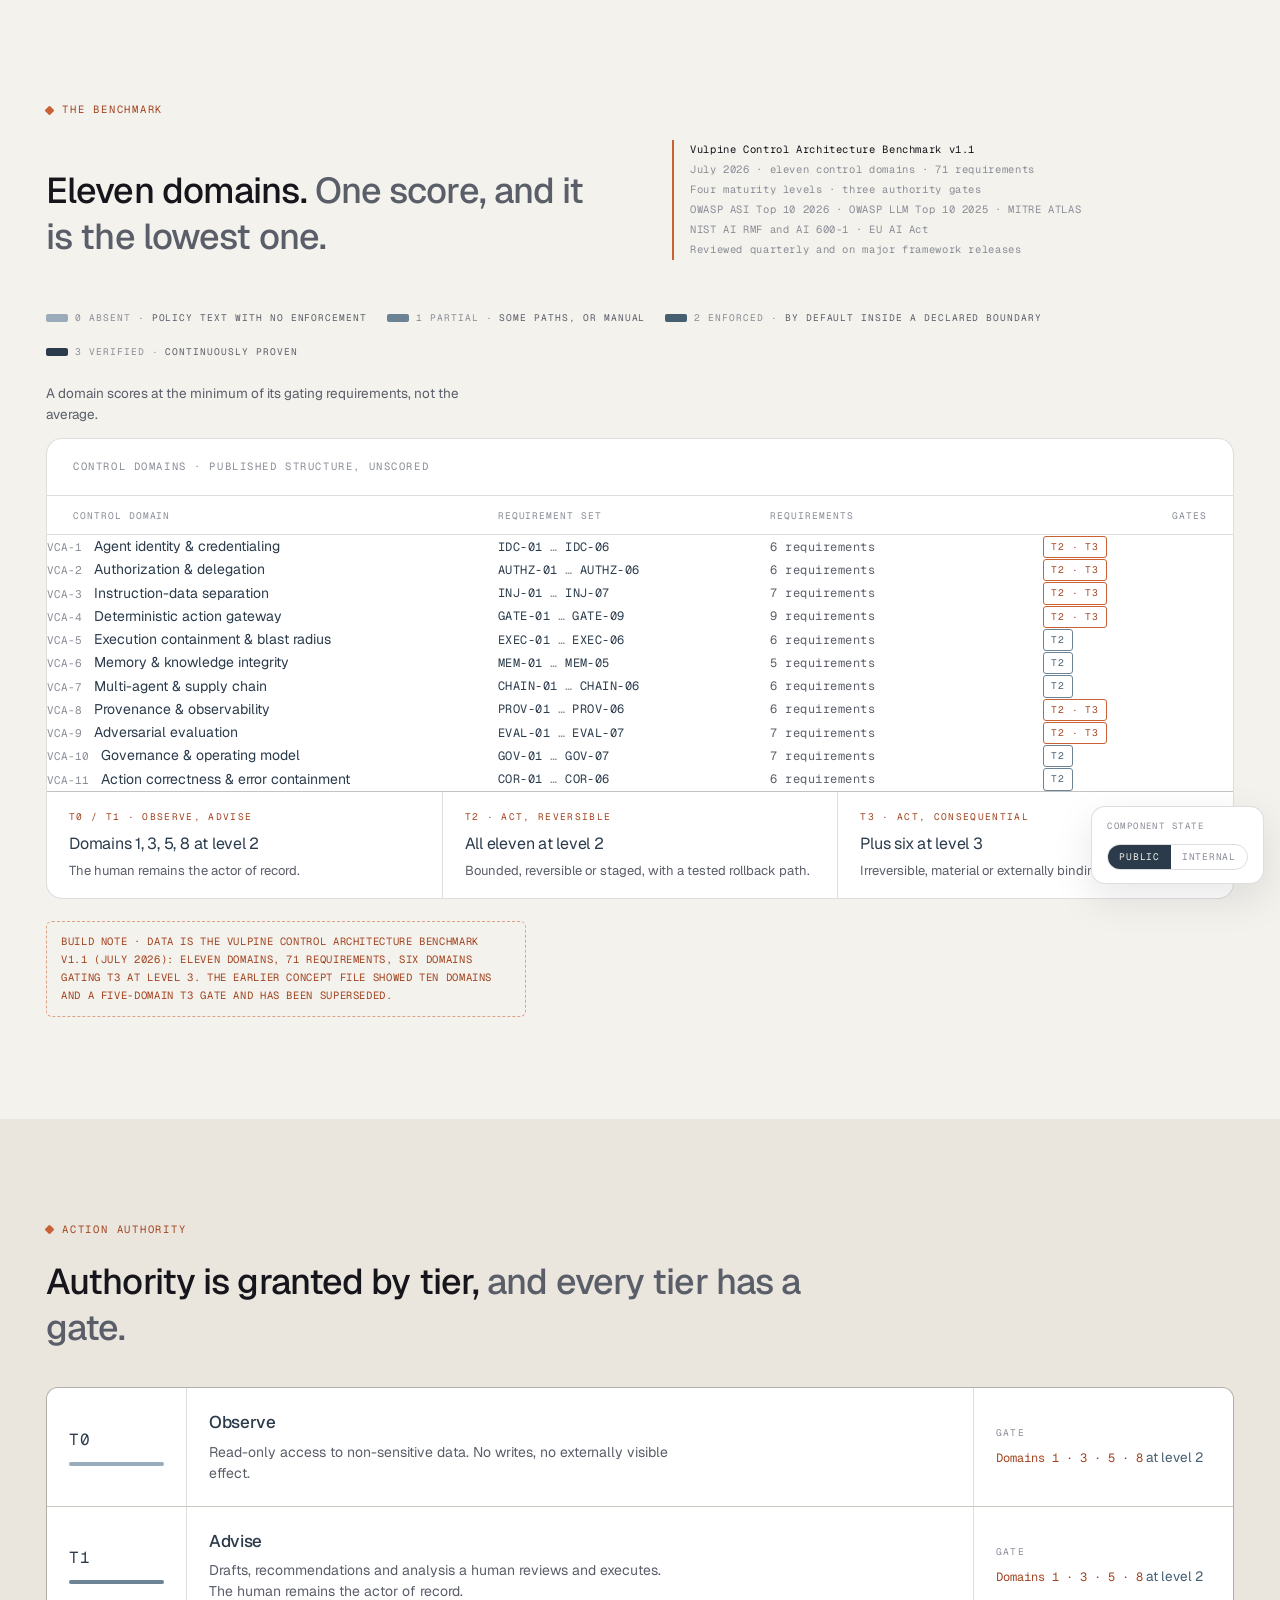
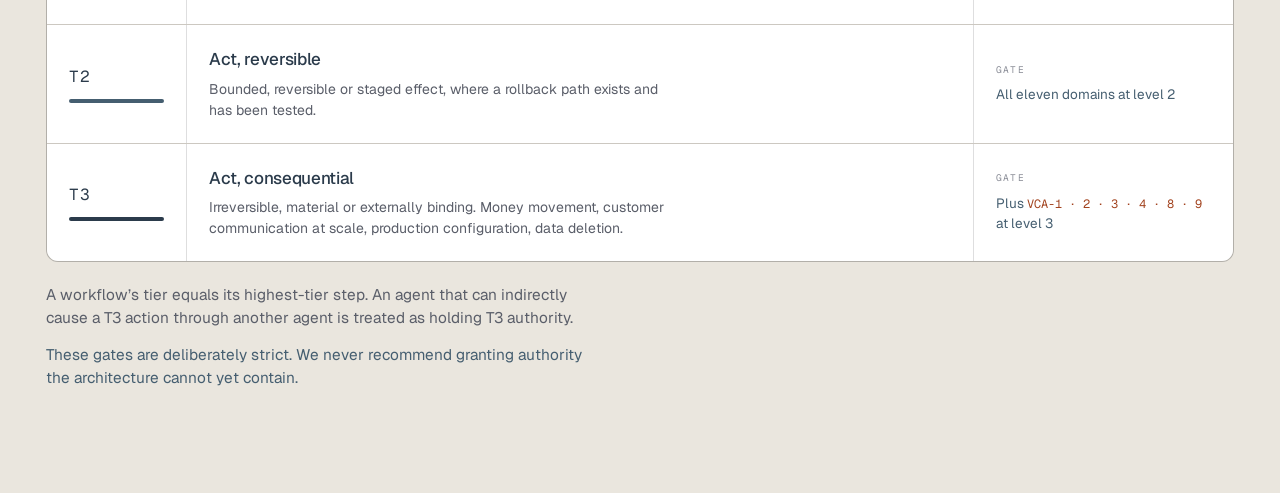
==== vulpine/index.html @ e28bc0eb "Build Vulpine benchmark and authority model components to spec v1.1 Implements the two proprietary c" ====
<!DOCTYPE html>
<html lang="en" data-state="public">
<head>
<meta charset="utf-8">
<meta name="viewport" content="width=device-width, initial-scale=1">
<title>Vulpine · Control Architecture Benchmark and Authority Model</title>
<meta name="robots" content="noindex">
<link rel="preconnect" href="https://fonts.googleapis.com">
<link rel="preconnect" href="https://fonts.gstatic.com" crossorigin>
<link href="https://fonts.googleapis.com/css2?family=Geist:wght@300;400;500;600&family=Geist+Mono:wght@400;500&display=swap" rel="stylesheet">
<style>
/* ==========================================================================
   Vulpine · Component build
   Built to VulpineComponentSpec.pdf + VulpineBenchmarkPublicationSpec.pdf.

   Colour logic, verbatim from the spec: "Steel carries structure. Orange
   marks a decision." The maturity ramp is steel because maturity encodes
   magnitude, not decision. Orange appears only where the reader is told
   something gates, blocks or requires action.

   Contrast values in comments are the spec's own measured figures.
   ========================================================================== */
:root{
  --sans:"Geist",Inter,-apple-system,BlinkMacSystemFont,"Segoe UI",system-ui,sans-serif;
  --mono:"Geist Mono",ui-monospace,SFMono-Regular,Menlo,"Liberation Mono",monospace;

  /* Cold Steel ordinal ramp — single hue, monotone lightness. */
  --steel-1:#9AACBA;   /* maturity 0 · clears cream at 2.09:1 */
  --steel-2:#6B8395;   /* maturity 1 */
  --steel-3:#455E70;   /* maturity 2 */
  --steel:#2B3B4B;     /* maturity 3 · structure · 10.26:1 on cream */

  /* Orange is reserved. Never used for magnitude. */
  --orange:#CA6135;    /* fills and marks */
  --orange-tx:#A2431F; /* orange text under 12px · 5.59:1 */

  --bg:#F4F2ED;
  --deep:#EAE6DE;
  --surface:#FFFFFF;
  --ink:#15151B;
  --mut:#5A5E69;
  --dim:#8A8D97;
  --hair:rgba(21,21,27,.14);
  --hair-soft:rgba(21,21,27,.08);

  --r-lg:16px; --r-md:12px; --r-sm:8px;
  --w:1400px; --pad:clamp(20px,3.6vw,68px);
}
*{box-sizing:border-box}
body{margin:0;background:var(--bg);color:var(--ink);font-family:var(--sans);line-height:1.5;
  -webkit-font-smoothing:antialiased}
.wrap{max-width:var(--w);margin:0 auto;padding:0 var(--pad)}
h1,h2,h3,h4{font-weight:500;letter-spacing:-.03em;margin:0}
p{margin:0}

section{padding:clamp(64px,8vw,120px) 0}
.eyebrow{font-family:var(--mono);font-size:10.5px;letter-spacing:.17em;text-transform:uppercase;
  color:var(--orange-tx);display:flex;align-items:center;gap:9px;margin-bottom:22px}
.eyebrow::before{content:"";width:7px;height:7px;background:var(--orange);border-radius:1px;
  transform:rotate(45deg);flex:0 0 auto}
.stmt{font-size:clamp(22px,2.8vw,36px);line-height:1.28;letter-spacing:-.025em;max-width:34ch}
.stmt .d1{color:var(--mut)}
.lead{color:var(--mut);font-size:clamp(15px,1.2vw,17px);max-width:56ch}

/* ---------- provenance block · mono, small, quiet ---------- */
.prov{font-family:var(--mono);font-size:10.5px;letter-spacing:.06em;color:var(--dim);
  line-height:1.9;border-left:2px solid var(--orange);padding-left:16px}
.prov b{color:var(--ink);font-weight:400}

.head{display:grid;grid-template-columns:1fr 1fr;gap:clamp(28px,5vw,90px);align-items:end;
  margin-bottom:clamp(32px,4vw,56px)}
@media (max-width:900px){.head{grid-template-columns:1fr;align-items:start}}

/* ---------- maturity key · beside the table, never inside the rows ---------- */
.keyrow{display:flex;justify-content:space-between;align-items:flex-end;gap:24px;
  flex-wrap:wrap;margin-bottom:14px}
.mkey{display:flex;gap:20px;flex-wrap:wrap;font-family:var(--mono);font-size:9.5px;
  letter-spacing:.1em;text-transform:uppercase;color:var(--dim)}
.mkey div{display:flex;align-items:center;gap:7px}
.mkey i{width:22px;height:8px;border-radius:2px;display:block;flex:0 0 auto}
.mkey .l0{background:var(--steel-1)} .mkey .l1{background:var(--steel-2)}
.mkey .l2{background:var(--steel-3)} .mkey .l3{background:var(--steel)}
.mkey b{color:var(--mut);font-weight:400}

/* ---------- the instrument ---------- */
.inst{background:var(--surface);border:1px solid var(--hair);border-radius:var(--r-lg);overflow:hidden}
.inst-top{display:flex;justify-content:space-between;align-items:baseline;gap:20px;
  padding:20px 26px;border-bottom:1px solid var(--hair);flex-wrap:wrap}
.inst-top .t{font-family:var(--mono);font-size:10.5px;letter-spacing:.15em;
  text-transform:uppercase;color:var(--dim)}

table.mx{width:100%;border-collapse:separate;border-spacing:0;table-layout:fixed;font-size:14px}
table.mx th,table.mx td{text-align:left;font-weight:400;padding:0}
table.mx thead th{font-family:var(--mono);font-size:9.5px;letter-spacing:.1em;
  text-transform:uppercase;color:var(--dim);padding:13px 0 11px;border-bottom:1px solid var(--hair)}
table.mx thead th:first-child{padding-left:26px;width:38%}
table.mx thead th.mid{width:23%}
table.mx thead th.lv{text-align:center;width:10%}
table.mx thead th:last-child{text-align:right;padding-right:26px;width:16%}
table.mx tbody tr{border-bottom:1px solid var(--hair-soft)}
table.mx tbody tr:last-child{border-bottom:0}

.dom{padding:14px 18px 14px 26px;color:var(--steel);white-space:nowrap;overflow:hidden;
  text-overflow:ellipsis}
.dom code{font-family:var(--mono);font-size:11px;color:var(--dim);margin-right:12px}
/* requirement ranges: mono, steel, never abbreviated or restyled */
.rid{font-family:var(--mono);font-size:12px;color:var(--steel);letter-spacing:.04em;padding:14px 10px 14px 0}
.rid span{color:var(--dim)}
.rcount{font-family:var(--mono);font-size:12px;color:var(--mut);letter-spacing:.04em;padding:14px 10px 14px 0}

/* gate tag · two states only. Steel outline baseline, orange when the domain
   must reach level 3 before T3 authority is granted. Only orange in the panel. */
td.gate{text-align:right;padding:12px 26px 12px 10px;white-space:nowrap}
.tag{font-family:var(--mono);font-size:9.5px;letter-spacing:.09em;text-transform:uppercase;
  border-radius:3px;padding:3px 7px;display:inline-block;border:1px solid var(--steel-2);color:var(--steel-3)}
.tag.t3{border-color:var(--orange);color:var(--orange-tx)}

/* ---------- authority gate strip · closes the argument ---------- */
.gates{display:grid;grid-template-columns:repeat(auto-fit,minmax(230px,1fr));gap:1px;
  background:var(--hair);border-top:1px solid var(--hair)}
.gates > div{background:var(--surface);padding:18px 22px}
.gates .lab{font-family:var(--mono);font-size:9.5px;letter-spacing:.14em;text-transform:uppercase;
  color:var(--orange-tx);margin-bottom:8px}
.gates .v{font-size:16px;letter-spacing:-.015em;margin-bottom:5px;color:var(--steel)}
.gates p{color:var(--mut);font-size:13px}

/* ---------- scored variant · internal only ---------- */
.cell{padding:7px 3px}
.seg{display:block;height:24px;border-radius:3px;background:rgba(21,21,27,.06);
  box-shadow:inset 0 0 0 1px rgba(21,21,27,.13)}
.seg[data-on="1"]{background:var(--steel-1);box-shadow:none}
.seg[data-on="2"]{background:var(--steel-2);box-shadow:none}
.seg[data-on="3"]{background:var(--steel-3);box-shadow:none}
.seg[data-on="4"]{background:var(--steel);box-shadow:none}
td.score{text-align:right;padding:12px 26px 12px 10px;font-family:var(--mono);font-size:12px;color:var(--steel)}
.assessed .lab{color:var(--dim)}
.assessed .v.blocked{color:var(--orange-tx)}
.warn{display:inline-block;font-family:var(--mono);font-size:9.5px;letter-spacing:.12em;
  text-transform:uppercase;color:var(--orange-tx);margin-left:10px}

html[data-state="public"] .internal-only{display:none}
html[data-state="internal"] .public-only{display:none}

/* ---------- authority ladder ---------- */
.ladder{display:grid;gap:1px;background:var(--hair);border:1px solid var(--hair);
  border-radius:var(--r-md);overflow:hidden}
.rung{background:var(--surface);display:grid;grid-template-columns:140px 1fr 260px}
.rung .id{padding:22px;border-right:1px solid var(--hair);display:flex;flex-direction:column;
  gap:10px;justify-content:center}
.rung .id code{font-family:var(--mono);font-size:16px;letter-spacing:.06em;color:var(--steel)}
.rung .id .bar{height:4px;border-radius:2px}
.rung:nth-child(1) .bar{background:var(--steel-1)}
.rung:nth-child(2) .bar{background:var(--steel-2)}
.rung:nth-child(3) .bar{background:var(--steel-3)}
.rung:nth-child(4) .bar{background:var(--steel)}
.rung .b{padding:22px}
.rung .b h4{font-size:17px;margin-bottom:6px;letter-spacing:-.02em;color:var(--steel)}
.rung .b p{color:var(--mut);font-size:14px;max-width:52ch}
.rung .g{padding:22px;border-left:1px solid var(--hair);display:flex;flex-direction:column;
  justify-content:center;gap:7px}
.rung .g .lab{font-family:var(--mono);font-size:9.5px;letter-spacing:.13em;text-transform:uppercase;
  color:var(--dim)}
/* orange only on the requirement identifiers; the sentence around them stays steel */
.rung .g .req{font-size:13.5px;color:var(--steel-3)}
.rung .g .req em{font-style:normal;font-family:var(--mono);font-size:12px;color:var(--orange-tx)}
@media (max-width:900px){
  .rung{grid-template-columns:1fr}
  .rung .id{border-right:0;border-bottom:1px solid var(--hair);flex-direction:row;
    align-items:center;gap:16px}
  .rung .id .bar{width:64px}
  .rung .g{border-left:0;border-top:1px solid var(--hair)}
}

/* ---------- responsive instrument · a list that opens, not a squeezed table ----------
   Two facts must survive the breakpoint: eleven domains, and six carry a
   level-3 bar. The gate tag therefore never hides behind an interaction. */
.mob{display:none}
.summary{display:grid;grid-template-columns:repeat(3,1fr);gap:1px;background:var(--hair);
  border:1px solid var(--hair);border-radius:var(--r-md);overflow:hidden;margin-bottom:16px}
.summary > div{background:var(--surface);padding:16px 18px}
.summary .fig{font-size:26px;letter-spacing:-.03em;color:var(--steel)}
.summary .cap{font-family:var(--mono);font-size:9px;letter-spacing:.13em;text-transform:uppercase;
  color:var(--dim);margin-top:4px;line-height:1.5}
.mlist{border:1px solid var(--hair);border-radius:var(--r-md);overflow:hidden;background:var(--surface)}
.mrow{border-bottom:1px solid var(--hair-soft)}
.mrow:last-child{border-bottom:0}
.mrow summary{list-style:none;cursor:pointer;padding:14px 16px;display:grid;
  grid-template-columns:1fr auto;gap:10px 12px;align-items:center}
.mrow summary::-webkit-details-marker{display:none}
.mrow .top{grid-column:1;font-family:var(--mono);font-size:10.5px;letter-spacing:.1em;color:var(--dim)}
.mrow .tag{grid-column:2;grid-row:1}
.mrow .nm{grid-column:1/-1;font-size:15px;color:var(--steel);letter-spacing:-.015em}
.mrow .rng{grid-column:1;font-family:var(--mono);font-size:11px;color:var(--dim);letter-spacing:.04em}
.mrow .pm{grid-column:2;font-family:var(--mono);font-size:15px;color:var(--dim);line-height:1}
.mrow[open] .pm{visibility:hidden}
.mrow[open] .pm-open{visibility:visible}
.mbody{padding:0 16px 16px;color:var(--mut);font-size:13.5px;line-height:1.6}
.mbody .meta{margin-top:8px;font-family:var(--mono);font-size:10px;letter-spacing:.08em;
  text-transform:uppercase;color:var(--dim)}
.mbody .meta .t3{color:var(--orange-tx)}
@media (max-width:900px){
  .desk{display:none}
  .mob{display:block}
  .keyrow{flex-direction:column;align-items:flex-start}
}

/* ---------- review chrome · not part of the site ---------- */
#rev{position:fixed;right:16px;bottom:16px;z-index:50;background:var(--surface);
  border:1px solid var(--hair);border-radius:14px;box-shadow:0 14px 40px rgba(21,21,27,.10);
  padding:13px 15px;font-family:var(--mono);font-size:10px;letter-spacing:.08em;text-transform:uppercase}
#rev h6{margin:0 0 10px;color:var(--dim);font-weight:400;font-size:9px;letter-spacing:.16em}
#rev .seg2{display:flex;border:1px solid var(--hair);border-radius:999px;overflow:hidden}
#rev .seg2 button{all:unset;cursor:pointer;padding:5px 11px;font-size:9.5px;letter-spacing:.08em;color:var(--dim)}
#rev .seg2 button[aria-pressed="true"]{background:var(--steel);color:var(--bg)}
.note{margin-top:22px;font-family:var(--mono);font-size:10.5px;letter-spacing:.06em;line-height:1.7;
  color:var(--orange-tx);border:1px dashed rgba(202,97,53,.55);border-radius:6px;padding:11px 14px;
  max-width:80ch;text-transform:uppercase}
</style>
</head>
<body>

<!-- ============ COMPONENT A · THE BENCHMARK INSTRUMENT ============ -->
<section>
  <div class="wrap">
    <p class="eyebrow">The benchmark</p>
    <div class="head">
      <h2 class="stmt">Eleven domains. <span class="d1">One score, and it is the lowest one.</span></h2>
      <div class="prov" id="prov"></div>
    </div>

    <div class="keyrow">
      <div class="mkey" id="mkey"></div>
      <p class="lead" style="font-size:13.5px;max-width:46ch" id="rule"></p>
    </div>

    <!-- desktop -->
    <div class="inst desk">
      <div class="inst-top">
        <span class="t public-only">Control domains · published structure, unscored</span>
        <span class="t internal-only">Control architecture maturity · illustrative
          <span class="warn">Internal · never published</span></span>
      </div>

      <table class="mx public-only">
        <thead><tr>
          <th scope="col">Control domain</th>
          <th scope="col" class="mid">Requirement set</th>
          <th scope="col" class="mid">Requirements</th>
          <th scope="col">Gates</th>
        </tr></thead>
        <tbody id="tbSpec"></tbody>
      </table>

      <table class="mx internal-only">
        <thead><tr>
          <th scope="col">Control domain</th>
          <th scope="col" class="lv">0</th><th scope="col" class="lv">1</th>
          <th scope="col" class="lv">2</th><th scope="col" class="lv">3</th>
          <th scope="col">Score</th>
        </tr></thead>
        <tbody id="tbScore"></tbody>
      </table>

      <div class="gates public-only" id="gates"></div>
      <div class="gates assessed internal-only" id="gatesAssessed"></div>
    </div>

    <!-- mobile: summary figures, then a list that opens in place -->
    <div class="mob">
      <div class="summary" id="summary"></div>
      <div class="mlist" id="mlist"></div>
      <div class="inst" style="margin-top:16px;border-radius:var(--r-md)">
        <div class="gates" id="gatesMob" style="border-top:0"></div>
      </div>
    </div>

    <p class="note">Build note · Data is the Vulpine Control Architecture Benchmark v1.1 (July 2026):
      eleven domains, 71 requirements, six domains gating T3 at level 3. The earlier concept file
      showed ten domains and a five-domain T3 gate and has been superseded.</p>
  </div>
</section>

<!-- ============ COMPONENT B · THE AUTHORITY MODEL ============ -->
<section style="background:var(--deep)">
  <div class="wrap">
    <p class="eyebrow">Action authority</p>
    <h2 class="stmt" style="margin-bottom:36px">Authority is granted by tier,
      <span class="d1">and every tier has a gate.</span></h2>
    <div class="ladder" id="ladder"></div>
    <p class="lead" style="margin-top:22px">A workflow’s tier equals its highest-tier step. An agent that
      can indirectly cause a T3 action through another agent is treated as holding T3 authority.</p>
    <p class="lead" style="margin-top:14px;color:var(--steel-3)">These gates are deliberately strict.
      We never recommend granting authority the architecture cannot yet contain.</p>
  </div>
</section>

<div id="rev">
  <h6>Component state</h6>
  <span class="seg2">
    <button id="sPub" aria-pressed="true">Public</button>
    <button id="sInt" aria-pressed="false">Internal</button>
  </span>
</div>

<script type="module">
import { BENCHMARK, LEVELS, DOMAINS, TIERS, SUMMARY, SCORING_RULE } from './src/benchmark.js';

const $ = (id) => document.getElementById(id);
const esc = (s) => String(s).replace(/[&<>"]/g, (c) => ({ '&': '&amp;', '<': '&lt;', '>': '&gt;', '"': '&quot;' }[c]));
const range = (d) => `${d.prefix}-01 <span>…</span> ${d.prefix}-${String(d.reqs).padStart(2, '0')}`;
const gateTag = (d) => `<span class="tag${d.t3 ? ' t3' : ''}">${d.t3 ? 'T2 · T3' : 'T2'}</span>`;

/* provenance block — exact copy from the publication spec */
$('prov').innerHTML =
  `<b>Vulpine Control Architecture Benchmark ${BENCHMARK.version}</b><br>` +
  `${BENCHMARK.published} · eleven control domains · ${BENCHMARK.requirementTotal} requirements<br>` +
  `Four maturity levels · three authority gates<br>` +
  `${BENCHMARK.frameworks.slice(0, 3).join(' · ')}<br>` +
  `${BENCHMARK.frameworks.slice(3).join(' · ')}<br>` +
  `${BENCHMARK.cadence}`;

$('rule').textContent = SCORING_RULE;

$('mkey').innerHTML = LEVELS.map((l) =>
  `<div><i class="l${l.n}"></i>${l.n} ${esc(l.name)} · <b>${esc(l.short)}</b></div>`).join('');

/* public state — unscored. Every row carries different information. */
$('tbSpec').innerHTML = DOMAINS.map((d) => `
  <tr>
    <th scope="row" class="dom"><code>${d.id}</code>${esc(d.name)}</th>
    <td class="rid">${range(d)}</td>
    <td class="rcount">${d.reqs} requirements</td>
    <td class="gate">${gateTag(d)}</td>
  </tr>`).join('');

$('gates').innerHTML = `
  <div><div class="lab">T0 / T1 · observe, advise</div>
    <div class="v">Domains 1, 3, 5, 8 at level 2</div>
    <p>The human remains the actor of record.</p></div>
  <div><div class="lab">T2 · act, reversible</div>
    <div class="v">All eleven at level 2</div>
    <p>Bounded, reversible or staged, with a tested rollback path.</p></div>
  <div><div class="lab">T3 · act, consequential</div>
    <div class="v">Plus six at level 3</div>
    <p>Irreversible, material or externally binding.</p></div>`;
$('gatesMob').innerHTML = $('gates').innerHTML;

/* internal variant — same data, same layout, cells filled. Figures illustrative. */
const ILLUSTRATIVE = { 'VCA-1': 2, 'VCA-2': 1, 'VCA-3': 2, 'VCA-4': 2, 'VCA-5': 3, 'VCA-6': 2,
  'VCA-7': 1, 'VCA-8': 2, 'VCA-9': 1, 'VCA-10': 2, 'VCA-11': 2 };

$('tbScore').innerHTML = DOMAINS.map((d) => {
  const s = ILLUSTRATIVE[d.id];
  const cells = LEVELS.map((l) =>
    `<td class="cell"><span class="seg" data-on="${l.n <= s ? l.n + 1 : 0}"
      title="${d.id} · level ${l.n} · ${esc(l.name)}"></span></td>`).join('');
  return `<tr><th scope="row" class="dom"><code>${d.id}</code>${esc(d.name)}</th>${cells}
    <td class="score">${s}/3</td></tr>`;
}).join('');

/* Orange appears exactly twice here: on the two gates that are not met. */
const t2Short = DOMAINS.filter((d) => ILLUSTRATIVE[d.id] < 2).length;
const t3Short = DOMAINS.filter((d) => d.t3 && ILLUSTRATIVE[d.id] < 3).length;
$('gatesAssessed').innerHTML = `
  <div><div class="lab">Assessed authority</div>
    <div class="v">T1 · advise</div>
    <p>Domains 1, 3, 5 and 8 clear level 2.</p></div>
  <div><div class="lab">T2 gate</div>
    <div class="v blocked">Not met</div>
    <p>${t2Short} domains sit at level 1.</p></div>
  <div><div class="lab">T3 gate</div>
    <div class="v blocked">Not met</div>
    <p>${t3Short} of the six level-3 domains are short.</p></div>`;

/* mobile: headline figures, then rows that expand in place */
$('summary').innerHTML = `
  <div><div class="fig">${SUMMARY.domains}</div><div class="cap">Control domains</div></div>
  <div><div class="fig">${SUMMARY.requirements}</div><div class="cap">Requirements</div></div>
  <div><div class="fig">${SUMMARY.t3Gated}</div><div class="cap">Gate T3 at level 3</div></div>`;

$('mlist').innerHTML = DOMAINS.map((d) => `
  <details class="mrow">
    <summary>
      <span class="top">${d.id}</span>${gateTag(d)}
      <span class="nm">${esc(d.name)}</span>
      <span class="rng">${range(d)}</span>
      <span class="pm">+</span>
    </summary>
    <div class="mbody">${esc(d.descriptor)}
      <div class="meta">${d.reqs} requirements${d.t3 ? ' · <span class="t3">Carries a level-3 bar for T3 authority</span>' : ''}</div>
    </div>
  </details>`).join('');

/* authority ladder — orange only on the requirement identifiers */
$('ladder').innerHTML = TIERS.map((t) => {
  const gate = t.gateIds.length
    ? esc(t.gate).replace(/(VCA-\d+(\s·\s\d+)*|Domains\s1\s·\s3\s·\s5\s·\s8)/, '<em>$1</em>')
    : esc(t.gate);
  return `<div class="rung">
    <div class="id"><code>${t.id}</code><span class="bar"></span></div>
    <div class="b"><h4>${esc(t.name)}</h4><p>${esc(t.meaning)}</p></div>
    <div class="g"><span class="lab">Gate</span><span class="req">${gate}</span></div>
  </div>`;
}).join('');

/* review toggle */
const R = document.documentElement;
const pub = $('sPub'), int = $('sInt');
pub.onclick = () => { R.dataset.state = 'public'; pub.setAttribute('aria-pressed', 'true'); int.setAttribute('aria-pressed', 'false'); };
int.onclick = () => { R.dataset.state = 'internal'; int.setAttribute('aria-pressed', 'true'); pub.setAttribute('aria-pressed', 'false'); };
</script>
</body>
</html>
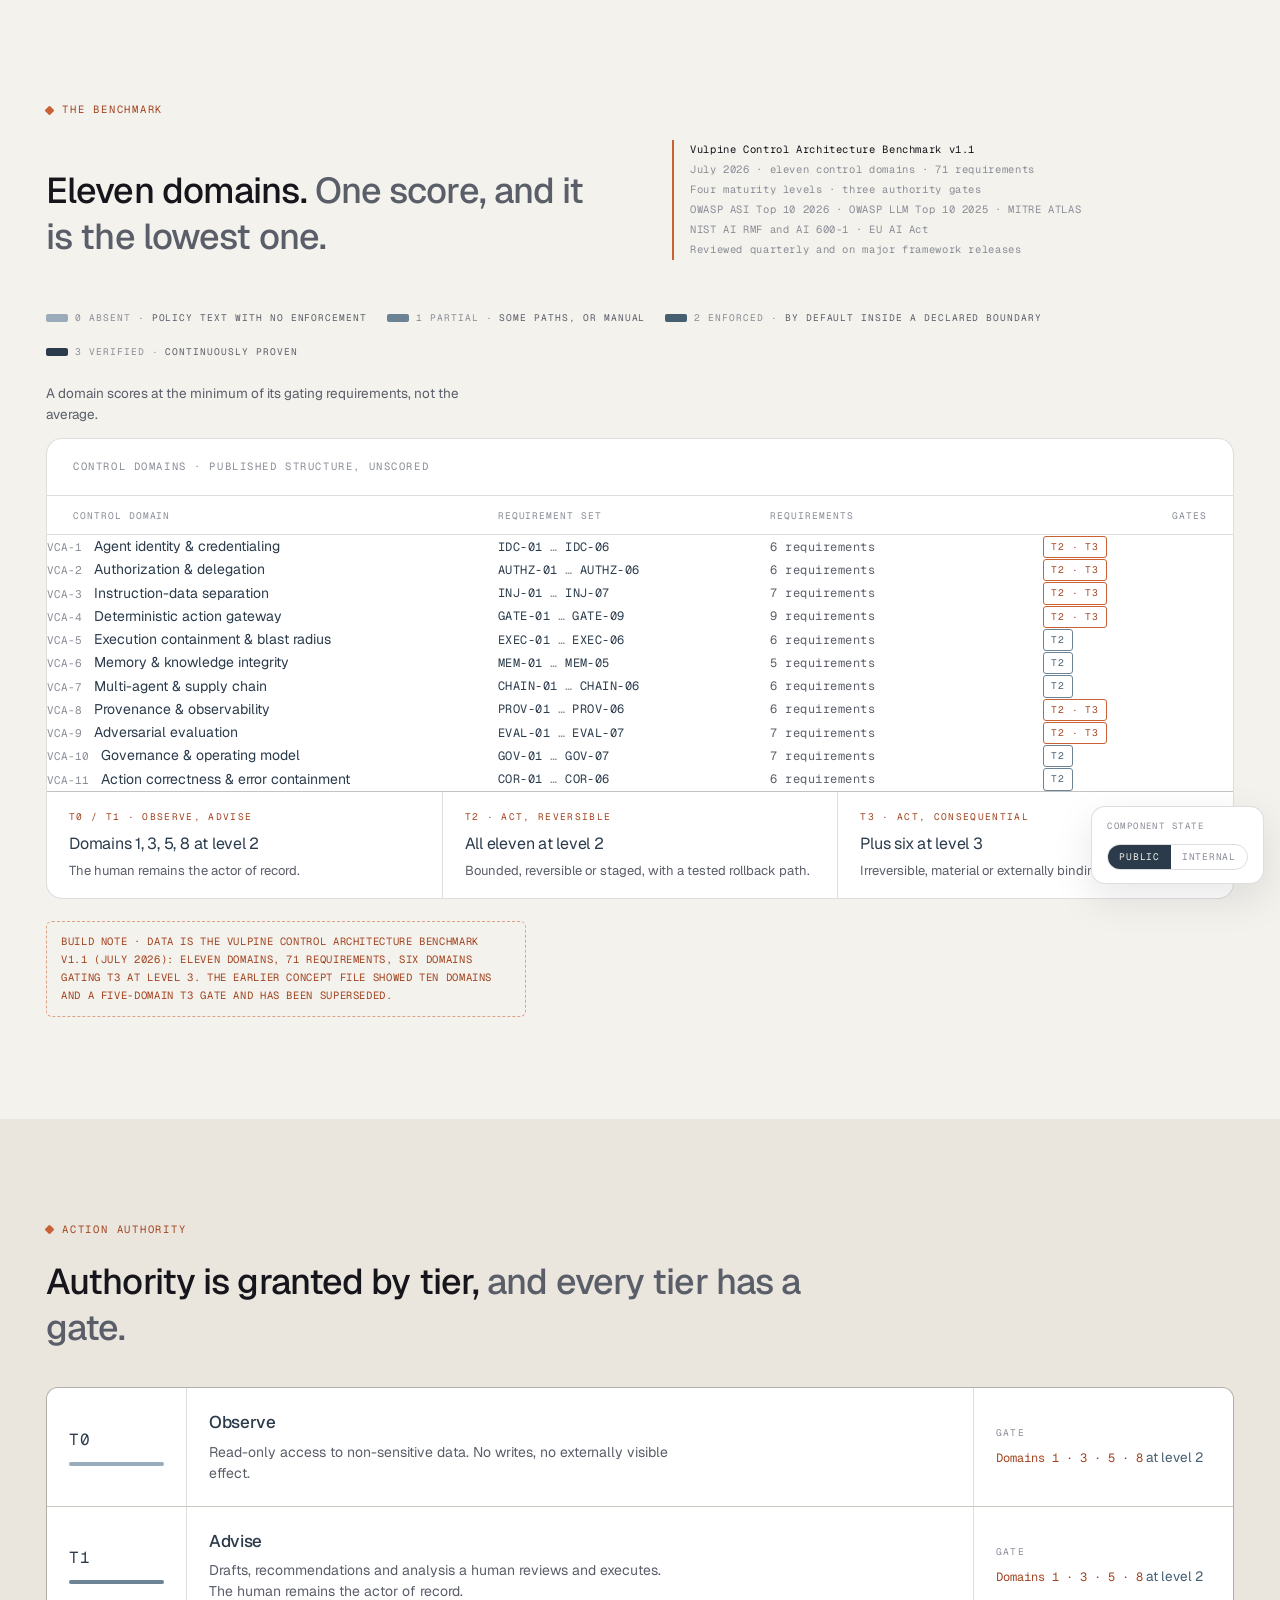
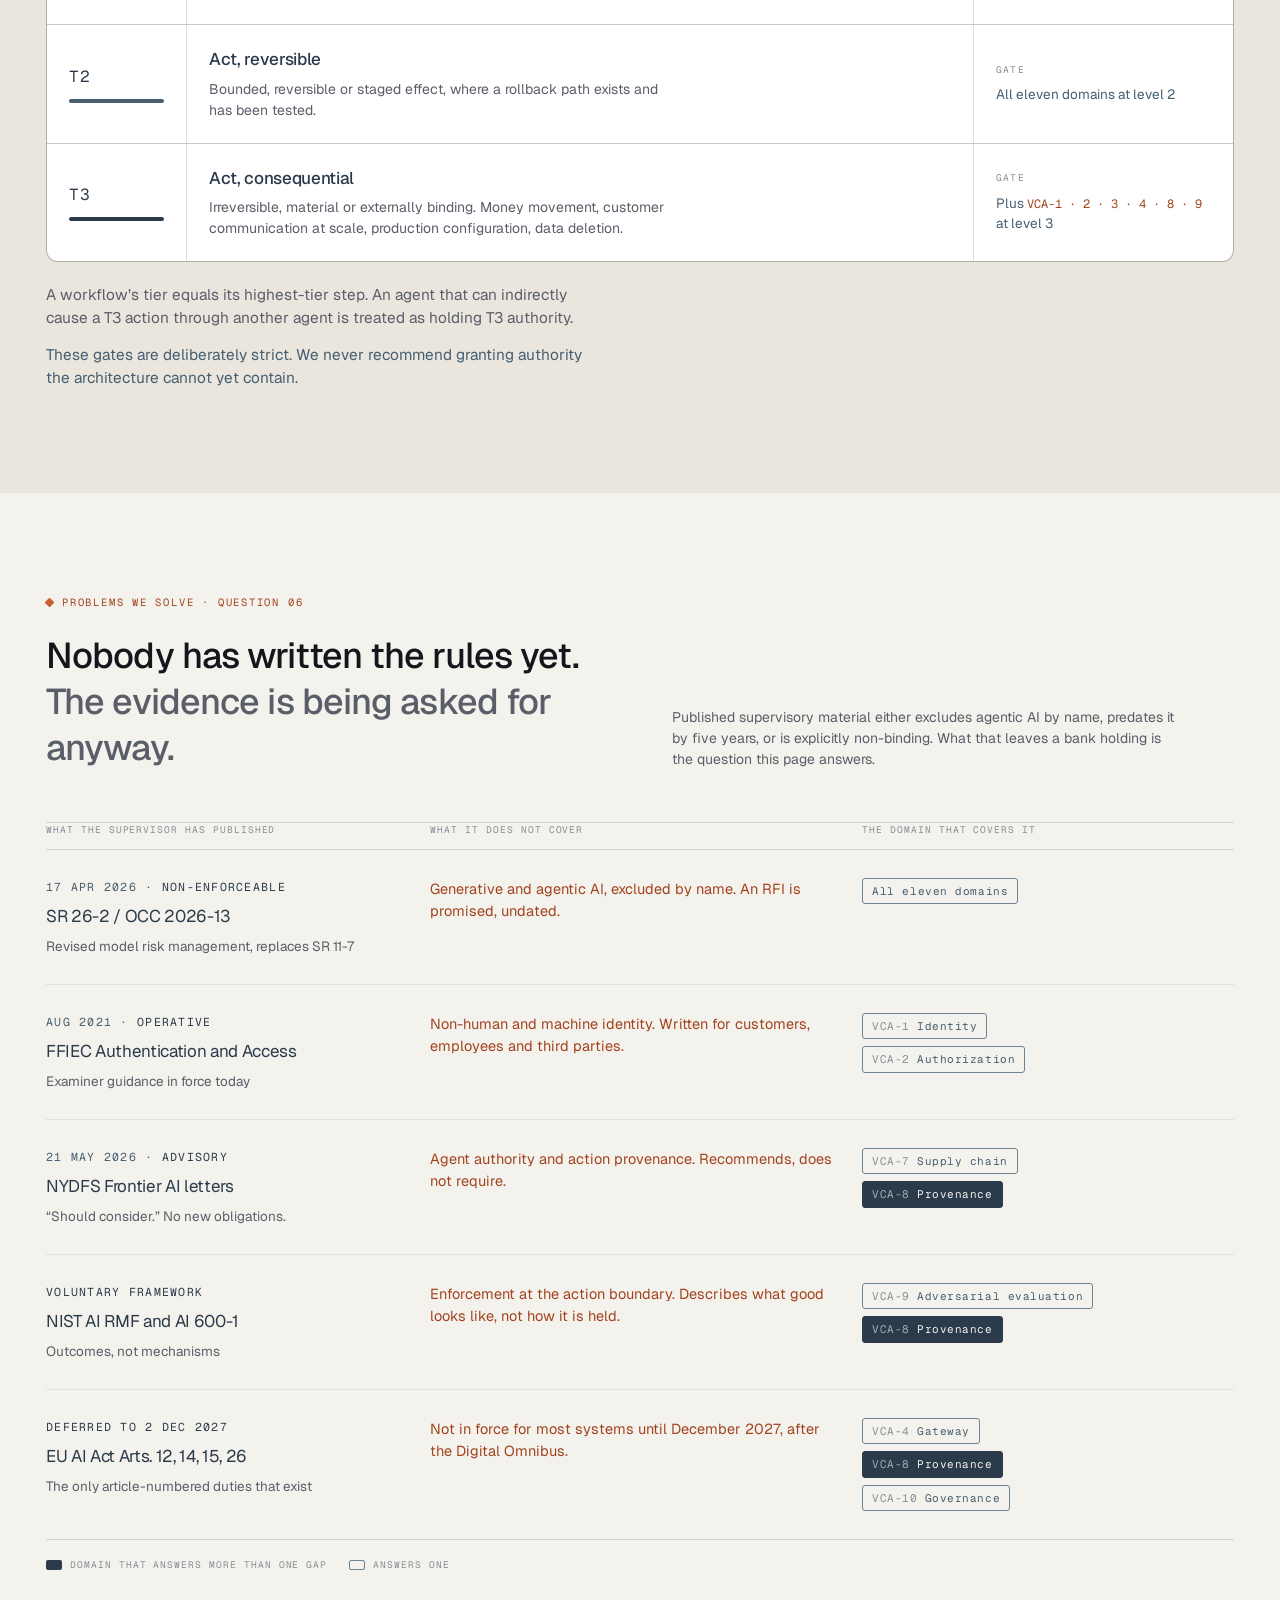
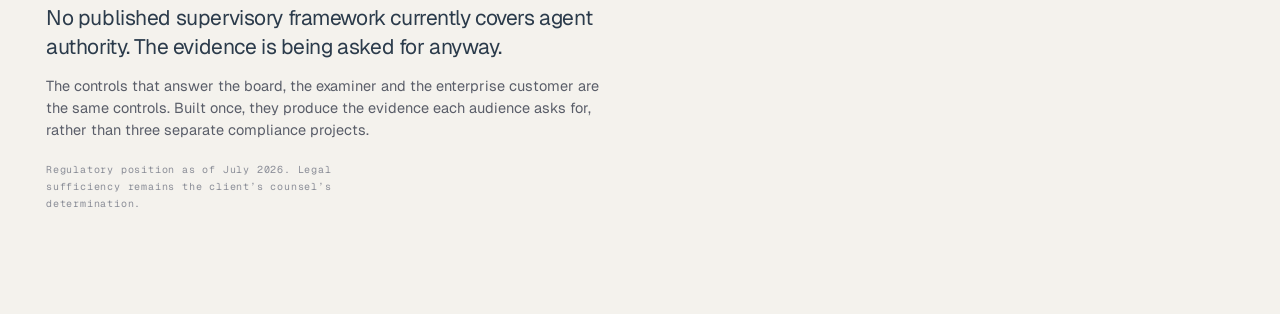
==== commit fe40de49: "Build Q06 supervisory gap diagram to brief v2 Adds the Problems We Solve question 06 visual, built f" ====
--- a/vulpine/index.html
+++ b/vulpine/index.html
@@ -204,6 +204,48 @@
   .keyrow{flex-direction:column;align-items:flex-start}
 }
 
+/* ---------- Q06 · the supervisory gap ----------
+   Five rows, generous space. The moment it looks like a GRC tool it stops
+   reading as ours. No arrows: this is a mapping, not a workflow.
+   Orange marks the gap and nothing else. */
+.gap{border-top:1px solid var(--hair)}
+.gaphead{display:grid;grid-template-columns:30% 34% 1fr;gap:28px;padding:0 0 12px;
+  font-family:var(--mono);font-size:9.5px;letter-spacing:.1em;text-transform:uppercase;
+  color:var(--dim);border-bottom:1px solid var(--hair)}
+.gaprow{display:grid;grid-template-columns:30% 34% 1fr;gap:28px;padding:28px 0;
+  border-bottom:1px solid var(--hair-soft);align-items:start}
+.gaprow:last-of-type{border-bottom:0}
+/* the dates are the argument — set where a reader cannot miss them */
+.gaprow .when{font-family:var(--mono);font-size:11.5px;letter-spacing:.11em;text-transform:uppercase;
+  color:var(--steel-3);margin-bottom:9px}
+.gaprow .when b{font-weight:400;color:var(--steel)}
+.gaprow .inst-name{font-size:17px;letter-spacing:-.02em;color:var(--steel);margin-bottom:6px}
+.gaprow .inst-note{font-size:13.5px;color:var(--mut)}
+.gaprow .miss{font-size:14.5px;color:var(--orange-tx);line-height:1.5}
+.gaprow .doms{display:flex;flex-direction:column;gap:7px;align-items:flex-start}
+.chip{font-family:var(--mono);font-size:11px;letter-spacing:.05em;border-radius:3px;
+  padding:4px 9px;border:1px solid var(--steel-2);color:var(--steel-3);white-space:nowrap}
+.chip.multi{background:var(--steel);border-color:var(--steel);color:var(--bg)}
+.chip .id{color:var(--dim);margin-right:7px}
+.chip.multi .id{color:rgba(244,242,237,.62)}
+.gaplegend{display:flex;gap:22px;flex-wrap:wrap;padding:18px 0 0;font-family:var(--mono);
+  font-size:9.5px;letter-spacing:.1em;text-transform:uppercase;color:var(--dim);
+  border-top:1px solid var(--hair)}
+.gaplegend div{display:flex;align-items:center;gap:8px}
+.gaplegend i{width:16px;height:10px;border-radius:2px;display:block}
+.gaplegend .sw-multi{background:var(--steel)}
+.gaplegend .sw-one{border:1px solid var(--steel-2)}
+.carry{font-size:clamp(17px,1.7vw,21px);line-height:1.4;letter-spacing:-.02em;color:var(--steel);
+  max-width:40ch;margin-top:30px}
+.beat{color:var(--mut);font-size:14.5px;max-width:56ch;margin-top:14px}
+.caption{font-family:var(--mono);font-size:10px;letter-spacing:.08em;color:var(--dim);
+  margin-top:20px;max-width:60ch;line-height:1.7}
+@media (max-width:900px){
+  .gaphead{display:none}
+  .gaprow{grid-template-columns:1fr;gap:14px;padding:22px 0}
+  .gaprow .doms{flex-direction:row;flex-wrap:wrap}
+}
+
 /* ---------- review chrome · not part of the site ---------- */
 #rev{position:fixed;right:16px;bottom:16px;z-index:50;background:var(--surface);
   border:1px solid var(--hair);border-radius:14px;box-shadow:0 14px 40px rgba(21,21,27,.10);
@@ -294,6 +336,37 @@
   </div>
 </section>
 
+<!-- ============ QUESTION 06 · THE SUPERVISORY GAP ============ -->
+<section>
+  <div class="wrap">
+    <p class="eyebrow">Problems we solve · Question 06</p>
+    <div class="head">
+      <h2 class="stmt">Nobody has written the rules yet.
+        <span class="d1">The evidence is being asked for anyway.</span></h2>
+      <p class="lead" style="font-size:14px">Published supervisory material either excludes agentic AI
+        by name, predates it by five years, or is explicitly non-binding. What that leaves a bank
+        holding is the question this page answers.</p>
+    </div>
+
+    <div class="gap">
+      <div class="gaphead">
+        <span>What the supervisor has published</span>
+        <span>What it does not cover</span>
+        <span>The domain that covers it</span>
+      </div>
+      <div id="gaprows"></div>
+      <div class="gaplegend">
+        <div><i class="sw-multi"></i>Domain that answers more than one gap</div>
+        <div><i class="sw-one"></i>Answers one</div>
+      </div>
+    </div>
+
+    <p class="carry" id="carry"></p>
+    <p class="beat" id="beat"></p>
+    <p class="caption" id="caption"></p>
+  </div>
+</section>
+
 <div id="rev">
   <h6>Component state</h6>
   <span class="seg2">
@@ -304,6 +377,7 @@
 
 <script type="module">
 import { BENCHMARK, LEVELS, DOMAINS, TIERS, SUMMARY, SCORING_RULE } from './src/benchmark.js';
+import { GAP_ROWS, MULTI_GAP, CARRY_LINE, SECOND_BEAT, CAPTION } from './src/supervisory-gap.js';
 
 const $ = (id) => document.getElementById(id);
 const esc = (s) => String(s).replace(/[&<>"]/g, (c) => ({ '&': '&amp;', '<': '&lt;', '>': '&gt;', '"': '&quot;' }[c]));
@@ -403,6 +477,27 @@
   </div>`;
 }).join('');
 
+/* Q06 · the supervisory gap. No arrows — this is a mapping, not a workflow. */
+$('gaprows').innerHTML = GAP_ROWS.map((r) => {
+  const when = r.status ? `${esc(r.date)} · <b>${esc(r.status)}</b>` : `<b>${esc(r.date)}</b>`;
+  const chips = r.domains.map((d) => d.id
+    ? `<span class="chip${MULTI_GAP.has(d.id) ? ' multi' : ''}"><span class="id">${d.id}</span>${esc(d.name)}</span>`
+    : `<span class="chip">${esc(d.name)}</span>`).join('');
+  return `<div class="gaprow">
+    <div>
+      <div class="when">${when}</div>
+      <div class="inst-name">${esc(r.instrument)}</div>
+      <div class="inst-note">${esc(r.note)}</div>
+    </div>
+    <p class="miss">${esc(r.gap)}</p>
+    <div class="doms">${chips}</div>
+  </div>`;
+}).join('');
+
+$('carry').textContent = CARRY_LINE;
+$('beat').textContent = SECOND_BEAT;
+$('caption').textContent = CAPTION;
+
 /* review toggle */
 const R = document.documentElement;
 const pub = $('sPub'), int = $('sInt');
